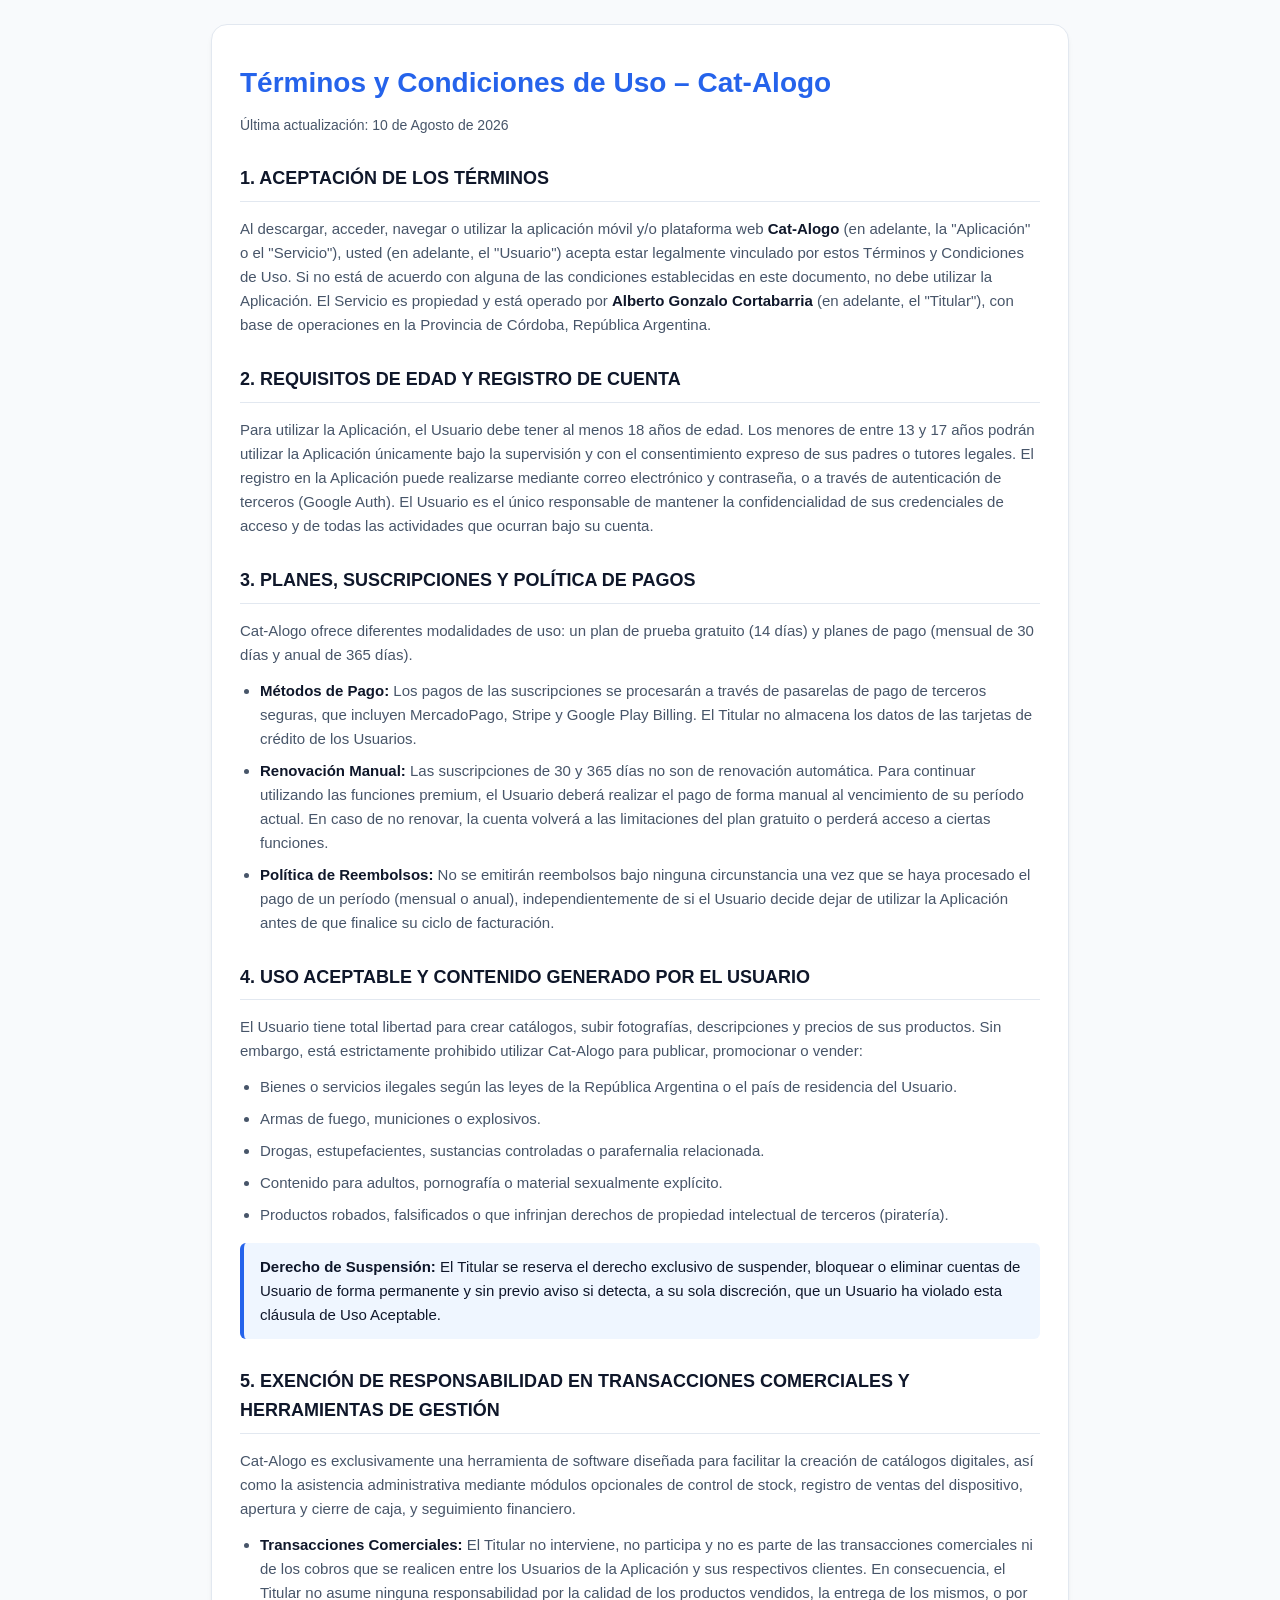
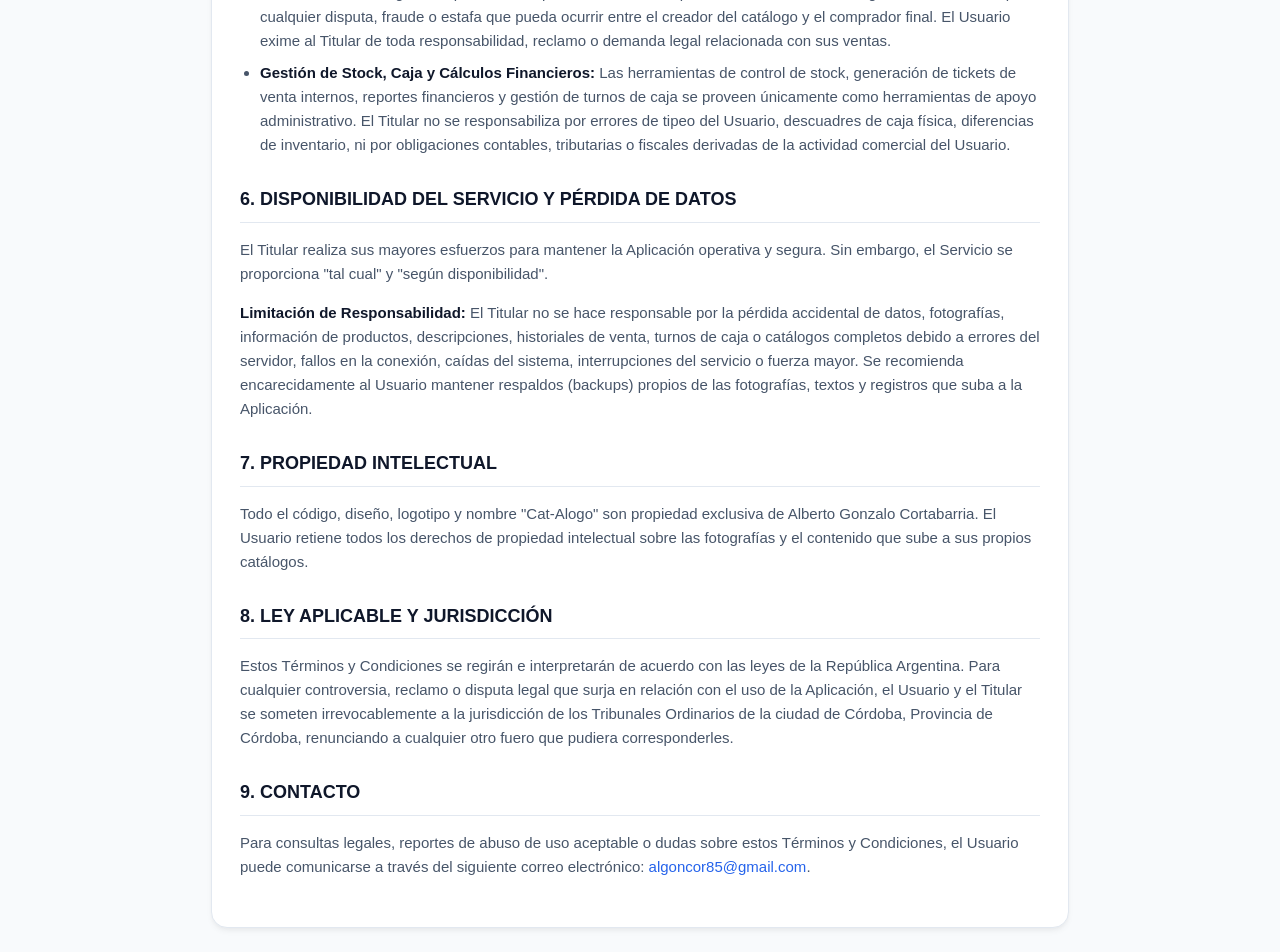
==== terminos.html @ 0aa03257 "Create terminos.html" ====
<!DOCTYPE html>
<html lang="es">
<head>
    <meta charset="UTF-8">
    <meta name="viewport" content="width=device-width, initial-scale=1.0">
    <title>Términos y Condiciones de Uso - Cat-Alogo</title>
    <style>
        :root {
            --bg-color: #f8fafc;
            --card-bg: #ffffff;
            --text-main: #0f172a;
            --text-muted: #475569;
            --primary-color: #2563eb;
            --border-color: #e2e8f0;
        }
        body {
            font-family: -apple-system, BlinkMacSystemFont, "Segoe UI", Roboto, Helvetica, Arial, sans-serif;
            background-color: var(--bg-color);
            color: var(--text-main);
            line-height: 1.6;
            margin: 0;
            padding: 24px 16px;
        }
        .container {
            max-width: 800px;
            margin: 0 auto;
            background-color: var(--card-bg);
            padding: 36px 28px;
            border-radius: 16px;
            box-shadow: 0 4px 6px -1px rgba(0, 0, 0, 0.05), 0 2px 4px -1px rgba(0, 0, 0, 0.03);
            border: 1px solid var(--border-color);
        }
        h1 {
            color: var(--primary-color);
            font-size: 28px;
            margin-top: 0;
            margin-bottom: 8px;
        }
        .last-update {
            color: var(--text-muted);
            font-size: 14px;
            margin-bottom: 24px;
            font-weight: 500;
        }
        h2 {
            font-size: 18px;
            color: var(--text-main);
            margin-top: 28px;
            margin-bottom: 12px;
            border-bottom: 1px solid var(--border-color);
            padding-bottom: 8px;
        }
        p, li {
            color: var(--text-muted);
            font-size: 15px;
            margin-bottom: 12px;
        }
        ul {
            padding-left: 20px;
            margin-top: 8px;
            margin-bottom: 16px;
        }
        li {
            margin-bottom: 8px;
        }
        strong {
            color: var(--text-main);
        }
        a {
            color: var(--primary-color);
            text-decoration: none;
        }
        a:hover {
            text-decoration: underline;
        }
        .important-note {
            background-color: #eff6ff;
            border-left: 4px solid var(--primary-color);
            padding: 12px 16px;
            border-radius: 6px;
            margin-top: 12px;
        }
        .important-note p {
            margin: 0;
            color: var(--text-main);
            font-weight: 500;
        }
        @media (max-width: 600px) {
            body {
                padding: 12px 8px;
            }
            .container {
                padding: 24px 18px;
            }
            h1 {
                font-size: 24px;
            }
        }
    </style>
</head>
<body>

<div class="container">
    <h1>Términos y Condiciones de Uso – Cat-Alogo</h1>
    <div class="last-update">Última actualización: 10 de Agosto de 2026</div>

    <h2>1. ACEPTACIÓN DE LOS TÉRMINOS</h2>
    <p>
        Al descargar, acceder, navegar o utilizar la aplicación móvil y/o plataforma web <strong>Cat-Alogo</strong> (en adelante, la "Aplicación" o el "Servicio"), usted (en adelante, el "Usuario") acepta estar legalmente vinculado por estos Términos y Condiciones de Uso. Si no está de acuerdo con alguna de las condiciones establecidas en este documento, no debe utilizar la Aplicación. El Servicio es propiedad y está operado por <strong>Alberto Gonzalo Cortabarria</strong> (en adelante, el "Titular"), con base de operaciones en la Provincia de Córdoba, República Argentina.
    </p>

    <h2>2. REQUISITOS DE EDAD Y REGISTRO DE CUENTA</h2>
    <p>
        Para utilizar la Aplicación, el Usuario debe tener al menos 18 años de edad. Los menores de entre 13 y 17 años podrán utilizar la Aplicación únicamente bajo la supervisión y con el consentimiento expreso de sus padres o tutores legales. El registro en la Aplicación puede realizarse mediante correo electrónico y contraseña, o a través de autenticación de terceros (Google Auth). El Usuario es el único responsable de mantener la confidencialidad de sus credenciales de acceso y de todas las actividades que ocurran bajo su cuenta.
    </p>

    <h2>3. PLANES, SUSCRIPCIONES Y POLÍTICA DE PAGOS</h2>
    <p>
        Cat-Alogo ofrece diferentes modalidades de uso: un plan de prueba gratuito (14 días) y planes de pago (mensual de 30 días y anual de 365 días).
    </p>
    <ul>
        <li><strong>Métodos de Pago:</strong> Los pagos de las suscripciones se procesarán a través de pasarelas de pago de terceros seguras, que incluyen MercadoPago, Stripe y Google Play Billing. El Titular no almacena los datos de las tarjetas de crédito de los Usuarios.</li>
        <li><strong>Renovación Manual:</strong> Las suscripciones de 30 y 365 días no son de renovación automática. Para continuar utilizando las funciones premium, el Usuario deberá realizar el pago de forma manual al vencimiento de su período actual. En caso de no renovar, la cuenta volverá a las limitaciones del plan gratuito o perderá acceso a ciertas funciones.</li>
        <li><strong>Política de Reembolsos:</strong> No se emitirán reembolsos bajo ninguna circunstancia una vez que se haya procesado el pago de un período (mensual o anual), independientemente de si el Usuario decide dejar de utilizar la Aplicación antes de que finalice su ciclo de facturación.</li>
    </ul>

    <h2>4. USO ACEPTABLE Y CONTENIDO GENERADO POR EL USUARIO</h2>
    <p>
        El Usuario tiene total libertad para crear catálogos, subir fotografías, descripciones y precios de sus productos. Sin embargo, está estrictamente prohibido utilizar Cat-Alogo para publicar, promocionar o vender:
    </p>
    <ul>
        <li>Bienes o servicios ilegales según las leyes de la República Argentina o el país de residencia del Usuario.</li>
        <li>Armas de fuego, municiones o explosivos.</li>
        <li>Drogas, estupefacientes, sustancias controladas o parafernalia relacionada.</li>
        <li>Contenido para adultos, pornografía o material sexualmente explícito.</li>
        <li>Productos robados, falsificados o que infrinjan derechos de propiedad intelectual de terceros (piratería).</li>
    </ul>
    <div class="important-note">
        <p><strong>Derecho de Suspensión:</strong> El Titular se reserva el derecho exclusivo de suspender, bloquear o eliminar cuentas de Usuario de forma permanente y sin previo aviso si detecta, a su sola discreción, que un Usuario ha violado esta cláusula de Uso Aceptable.</p>
    </div>

    <h2>5. EXENCIÓN DE RESPONSABILIDAD EN TRANSACCIONES COMERCIALES Y HERRAMIENTAS DE GESTIÓN</h2>
    <p>
        Cat-Alogo es exclusivamente una herramienta de software diseñada para facilitar la creación de catálogos digitales, así como la asistencia administrativa mediante módulos opcionales de control de stock, registro de ventas del dispositivo, apertura y cierre de caja, y seguimiento financiero.
    </p>
    <ul>
        <li><strong>Transacciones Comerciales:</strong> El Titular no interviene, no participa y no es parte de las transacciones comerciales ni de los cobros que se realicen entre los Usuarios de la Aplicación y sus respectivos clientes. En consecuencia, el Titular no asume ninguna responsabilidad por la calidad de los productos vendidos, la entrega de los mismos, o por cualquier disputa, fraude o estafa que pueda ocurrir entre el creador del catálogo y el comprador final. El Usuario exime al Titular de toda responsabilidad, reclamo o demanda legal relacionada con sus ventas.</li>
        <li><strong>Gestión de Stock, Caja y Cálculos Financieros:</strong> Las herramientas de control de stock, generación de tickets de venta internos, reportes financieros y gestión de turnos de caja se proveen únicamente como herramientas de apoyo administrativo. El Titular no se responsabiliza por errores de tipeo del Usuario, descuadres de caja física, diferencias de inventario, ni por obligaciones contables, tributarias o fiscales derivadas de la actividad comercial del Usuario.</li>
    </ul>

    <h2>6. DISPONIBILIDAD DEL SERVICIO Y PÉRDIDA DE DATOS</h2>
    <p>
        El Titular realiza sus mayores esfuerzos para mantener la Aplicación operativa y segura. Sin embargo, el Servicio se proporciona "tal cual" y "según disponibilidad".
    </p>
    <p>
        <strong>Limitación de Responsabilidad:</strong> El Titular no se hace responsable por la pérdida accidental de datos, fotografías, información de productos, descripciones, historiales de venta, turnos de caja o catálogos completos debido a errores del servidor, fallos en la conexión, caídas del sistema, interrupciones del servicio o fuerza mayor. Se recomienda encarecidamente al Usuario mantener respaldos (backups) propios de las fotografías, textos y registros que suba a la Aplicación.
    </p>

    <h2>7. PROPIEDAD INTELECTUAL</h2>
    <p>
        Todo el código, diseño, logotipo y nombre "Cat-Alogo" son propiedad exclusiva de Alberto Gonzalo Cortabarria. El Usuario retiene todos los derechos de propiedad intelectual sobre las fotografías y el contenido que sube a sus propios catálogos.
    </p>

    <h2>8. LEY APLICABLE Y JURISDICCIÓN</h2>
    <p>
        Estos Términos y Condiciones se regirán e interpretarán de acuerdo con las leyes de la República Argentina. Para cualquier controversia, reclamo o disputa legal que surja en relación con el uso de la Aplicación, el Usuario y el Titular se someten irrevocablemente a la jurisdicción de los Tribunales Ordinarios de la ciudad de Córdoba, Provincia de Córdoba, renunciando a cualquier otro fuero que pudiera corresponderles.
    </p>

    <h2>9. CONTACTO</h2>
    <p>
        Para consultas legales, reportes de abuso de uso aceptable o dudas sobre estos Términos y Condiciones, el Usuario puede comunicarse a través del siguiente correo electrónico: <a href="mailto:algoncor85@gmail.com">algoncor85@gmail.com</a>.
    </p>
</div>

</body>
</html>
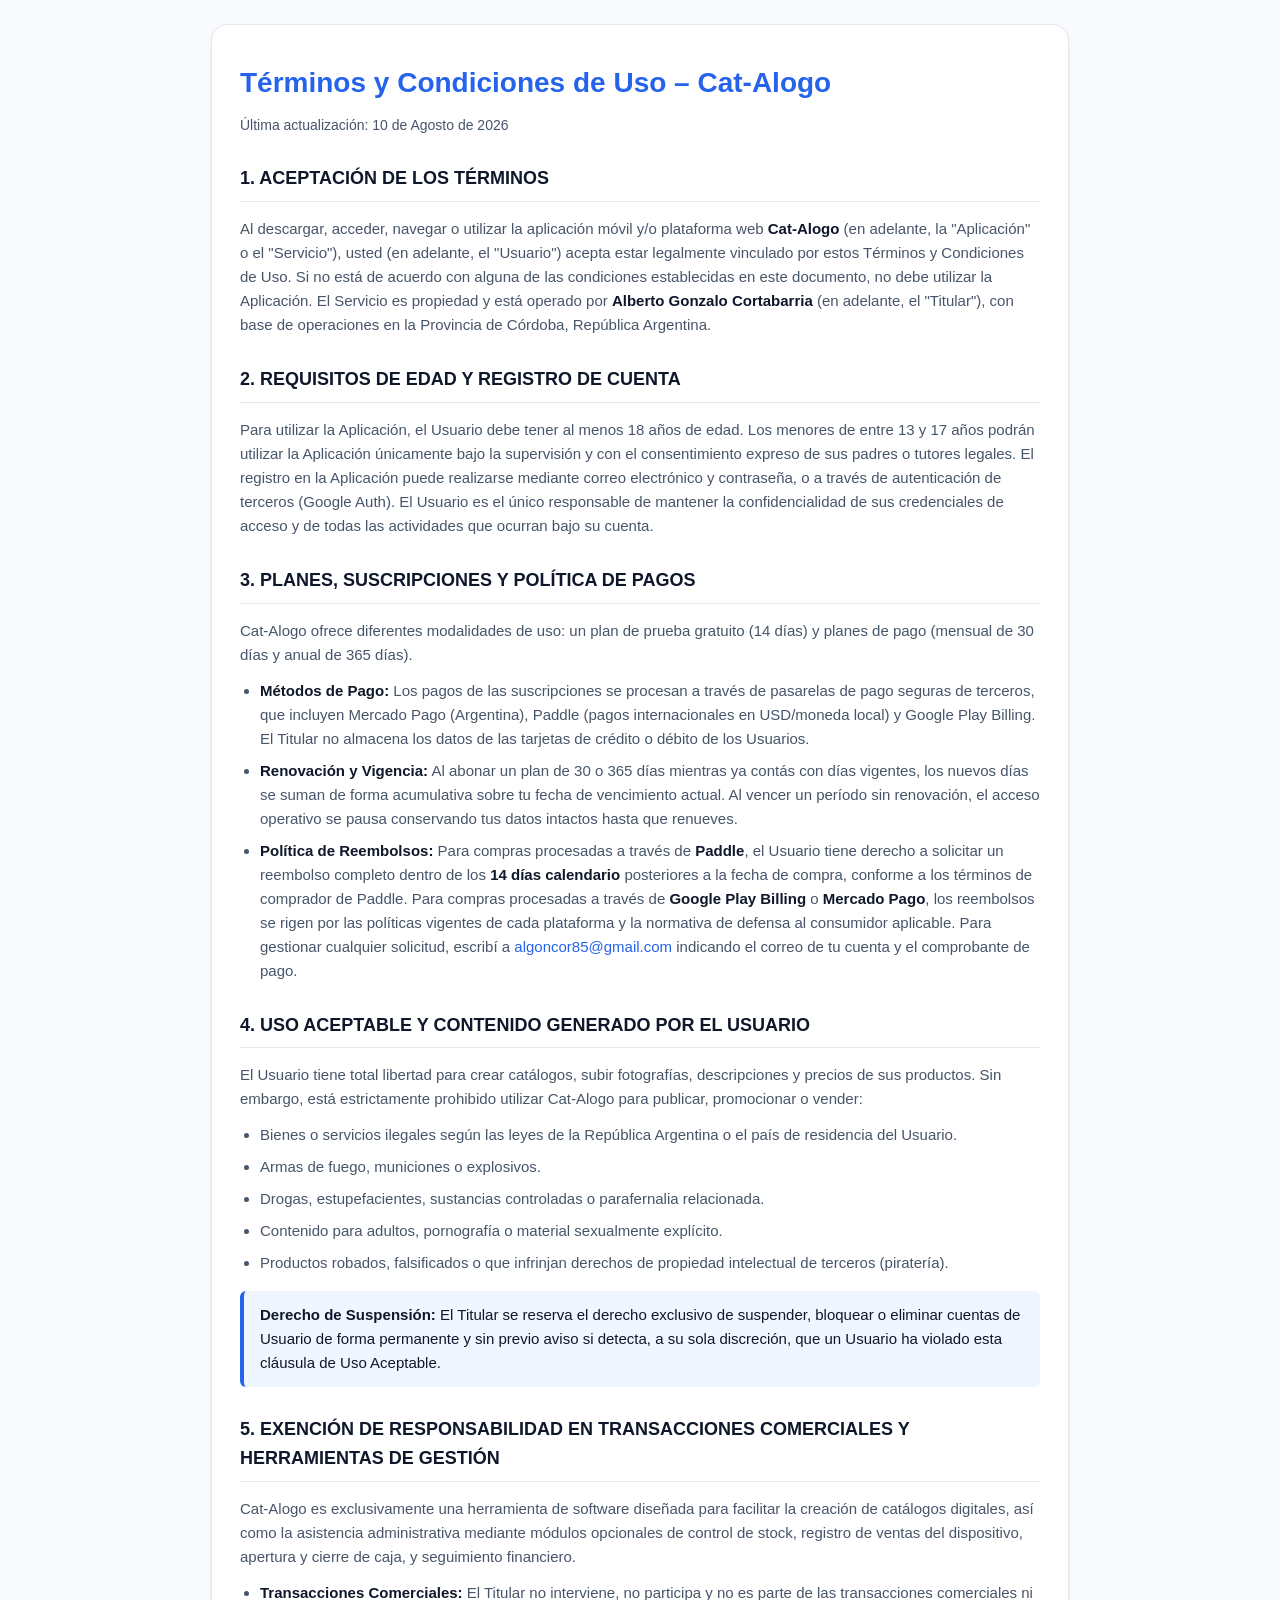
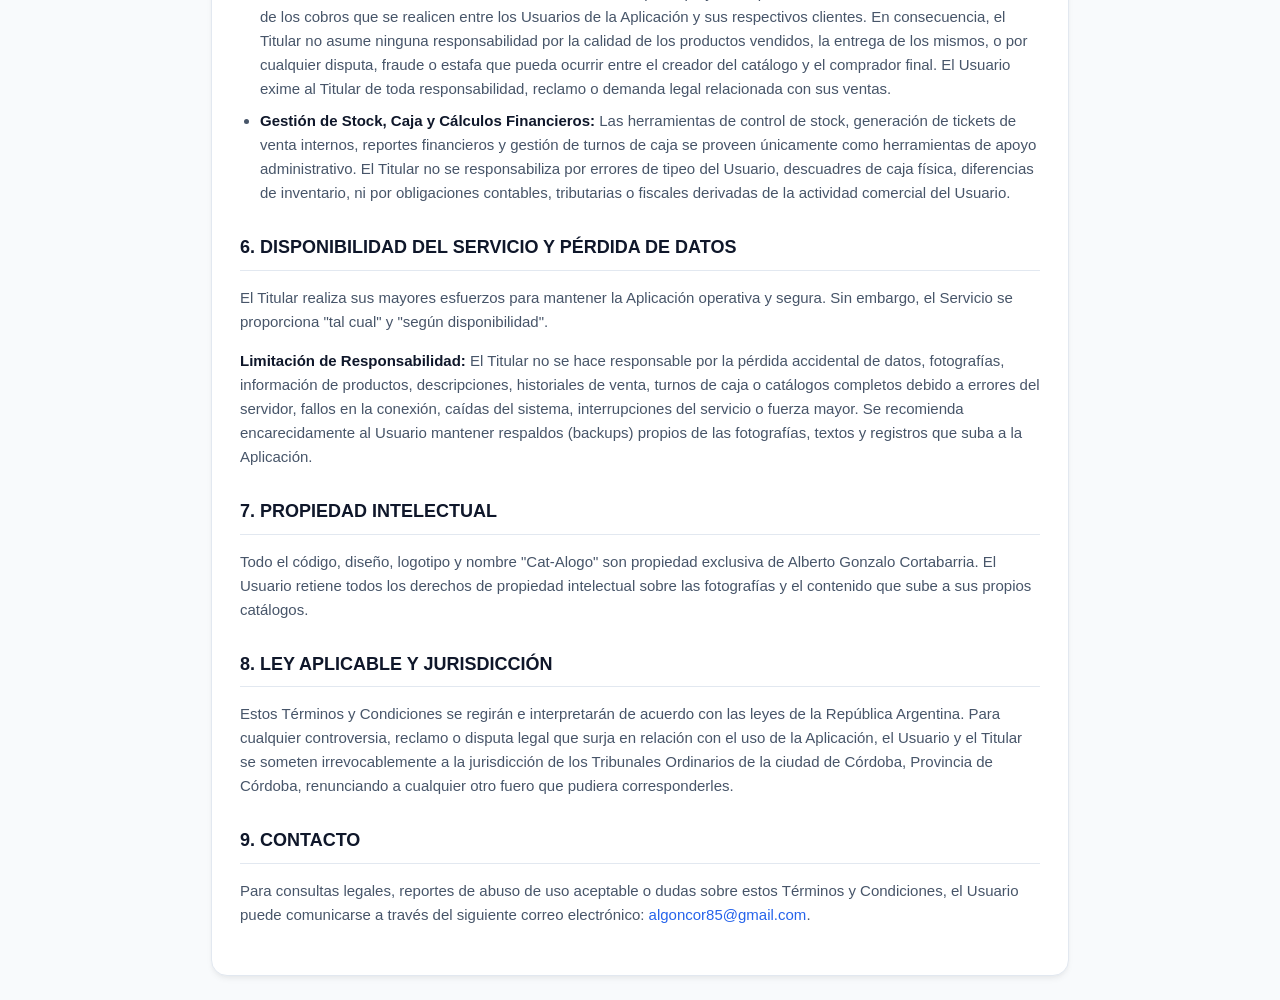
==== commit 9f9d5102: "Update payment methods and refund policy in terminos.html" ====
--- a/terminos.html
+++ b/terminos.html
@@ -119,9 +119,9 @@
         Cat-Alogo ofrece diferentes modalidades de uso: un plan de prueba gratuito (14 días) y planes de pago (mensual de 30 días y anual de 365 días).
     </p>
     <ul>
-        <li><strong>Métodos de Pago:</strong> Los pagos de las suscripciones se procesarán a través de pasarelas de pago de terceros seguras, que incluyen MercadoPago, Stripe y Google Play Billing. El Titular no almacena los datos de las tarjetas de crédito de los Usuarios.</li>
-        <li><strong>Renovación Manual:</strong> Las suscripciones de 30 y 365 días no son de renovación automática. Para continuar utilizando las funciones premium, el Usuario deberá realizar el pago de forma manual al vencimiento de su período actual. En caso de no renovar, la cuenta volverá a las limitaciones del plan gratuito o perderá acceso a ciertas funciones.</li>
-        <li><strong>Política de Reembolsos:</strong> No se emitirán reembolsos bajo ninguna circunstancia una vez que se haya procesado el pago de un período (mensual o anual), independientemente de si el Usuario decide dejar de utilizar la Aplicación antes de que finalice su ciclo de facturación.</li>
+        <li><strong>Métodos de Pago:</strong> Los pagos de las suscripciones se procesan a través de pasarelas de pago seguras de terceros, que incluyen Mercado Pago (Argentina), Paddle (pagos internacionales en USD/moneda local) y Google Play Billing. El Titular no almacena los datos de las tarjetas de crédito o débito de los Usuarios.</li>
+        <li><strong>Renovación y Vigencia:</strong> Al abonar un plan de 30 o 365 días mientras ya contás con días vigentes, los nuevos días se suman de forma acumulativa sobre tu fecha de vencimiento actual. Al vencer un período sin renovación, el acceso operativo se pausa conservando tus datos intactos hasta que renueves.</li>
+        <li id="reembolsos"><strong>Política de Reembolsos:</strong> Para compras procesadas a través de <strong>Paddle</strong>, el Usuario tiene derecho a solicitar un reembolso completo dentro de los <strong>14 días calendario</strong> posteriores a la fecha de compra, conforme a los términos de comprador de Paddle. Para compras procesadas a través de <strong>Google Play Billing</strong> o <strong>Mercado Pago</strong>, los reembolsos se rigen por las políticas vigentes de cada plataforma y la normativa de defensa al consumidor aplicable. Para gestionar cualquier solicitud, escribí a <a href="mailto:algoncor85@gmail.com">algoncor85@gmail.com</a> indicando el correo de tu cuenta y el comprobante de pago.</li>
     </ul>
 
     <h2>4. USO ACEPTABLE Y CONTENIDO GENERADO POR EL USUARIO</h2>
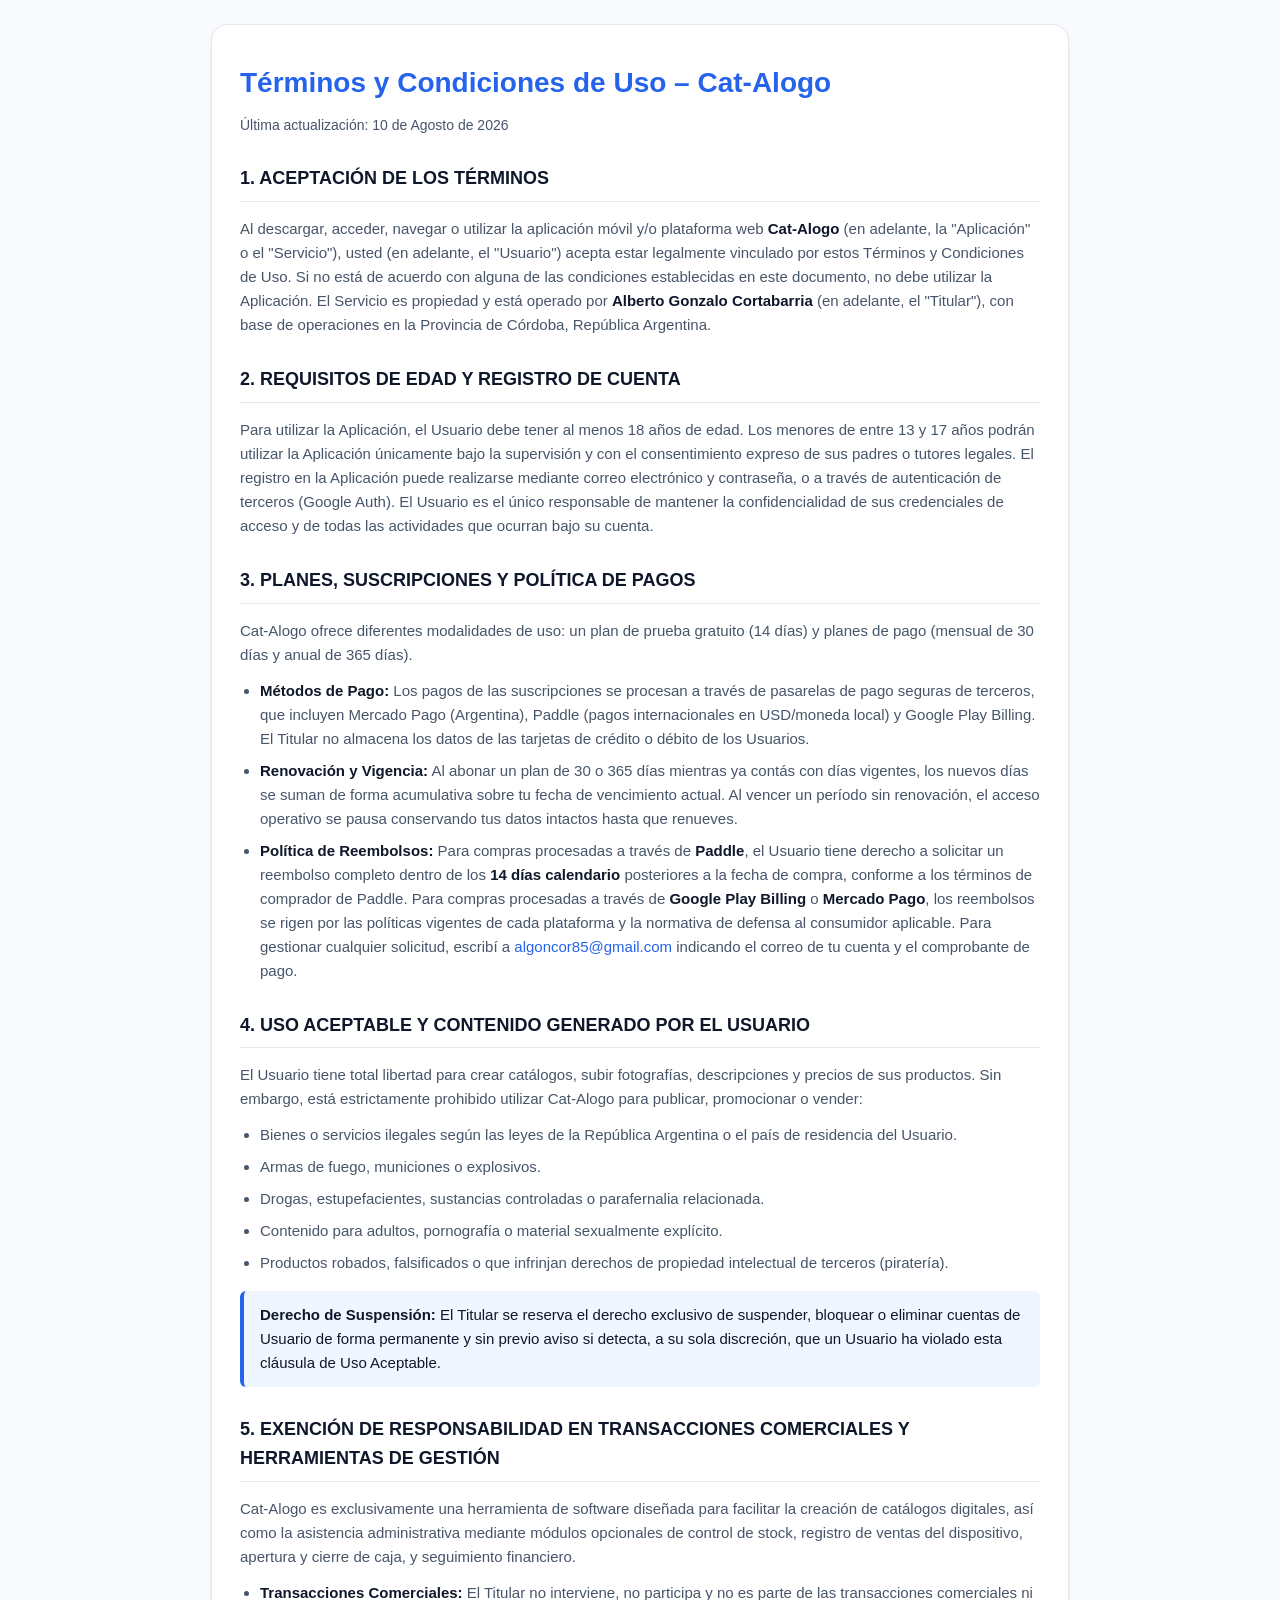
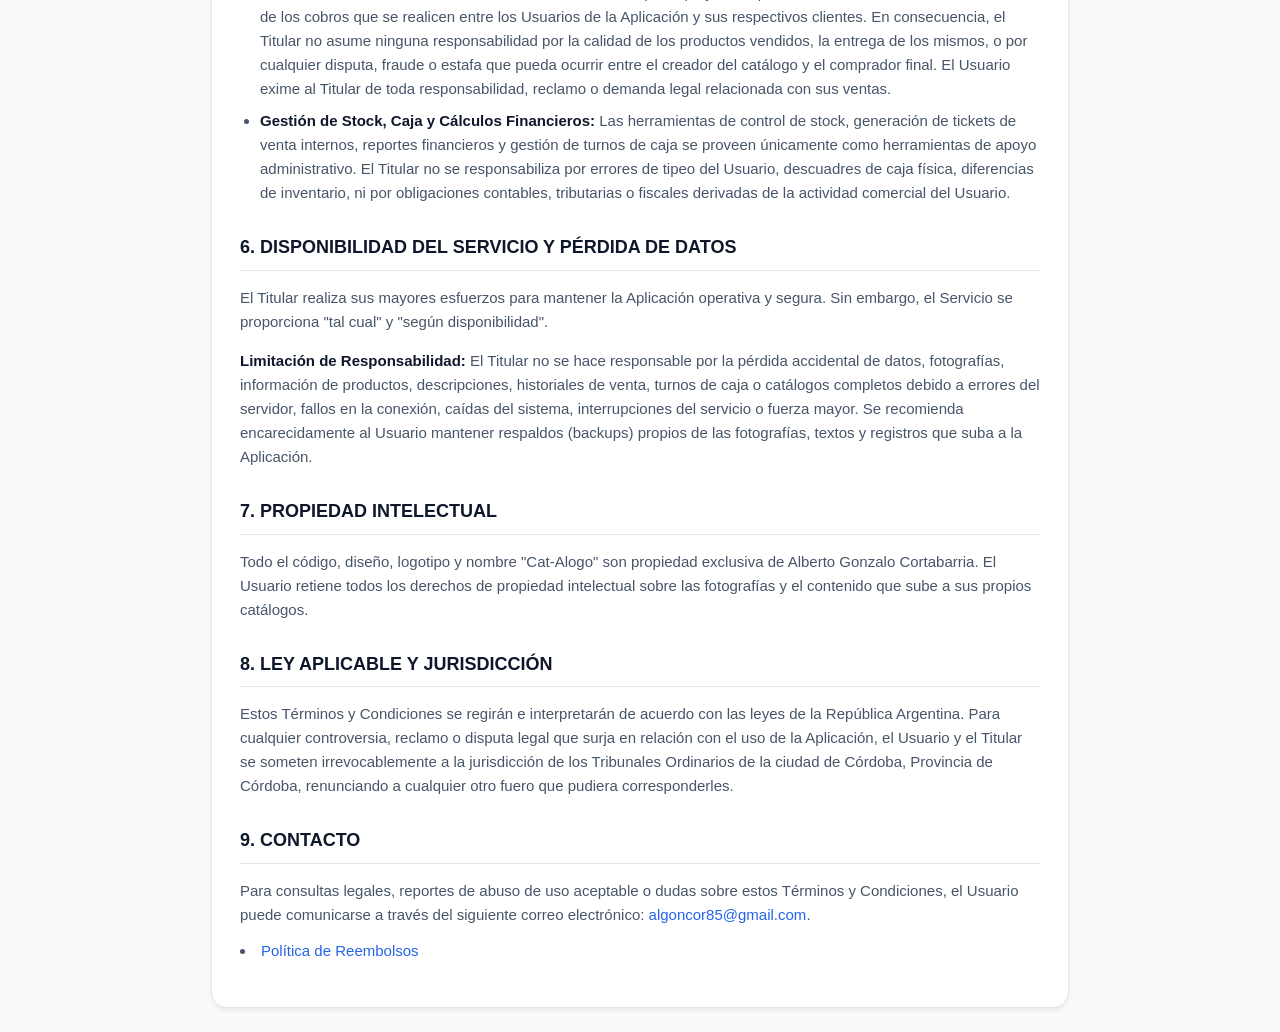
==== commit a56ed655: "Add refund policy link to terminos.html" ====
--- a/terminos.html
+++ b/terminos.html
@@ -170,6 +170,9 @@
     <p>
         Para consultas legales, reportes de abuso de uso aceptable o dudas sobre estos Términos y Condiciones, el Usuario puede comunicarse a través del siguiente correo electrónico: <a href="mailto:algoncor85@gmail.com">algoncor85@gmail.com</a>.
     </p>
+
+    <li><a href="[https://pipocor17.github.io/cat-alogo-legal-/terminos.html#reembolsos](https://pipocor17.github.io/cat-alogo-legal-/terminos.html#reembolsos)" target="_blank" rel="noopener">Política de Reembolsos</a></li>
+    
 </div>
 
 </body>
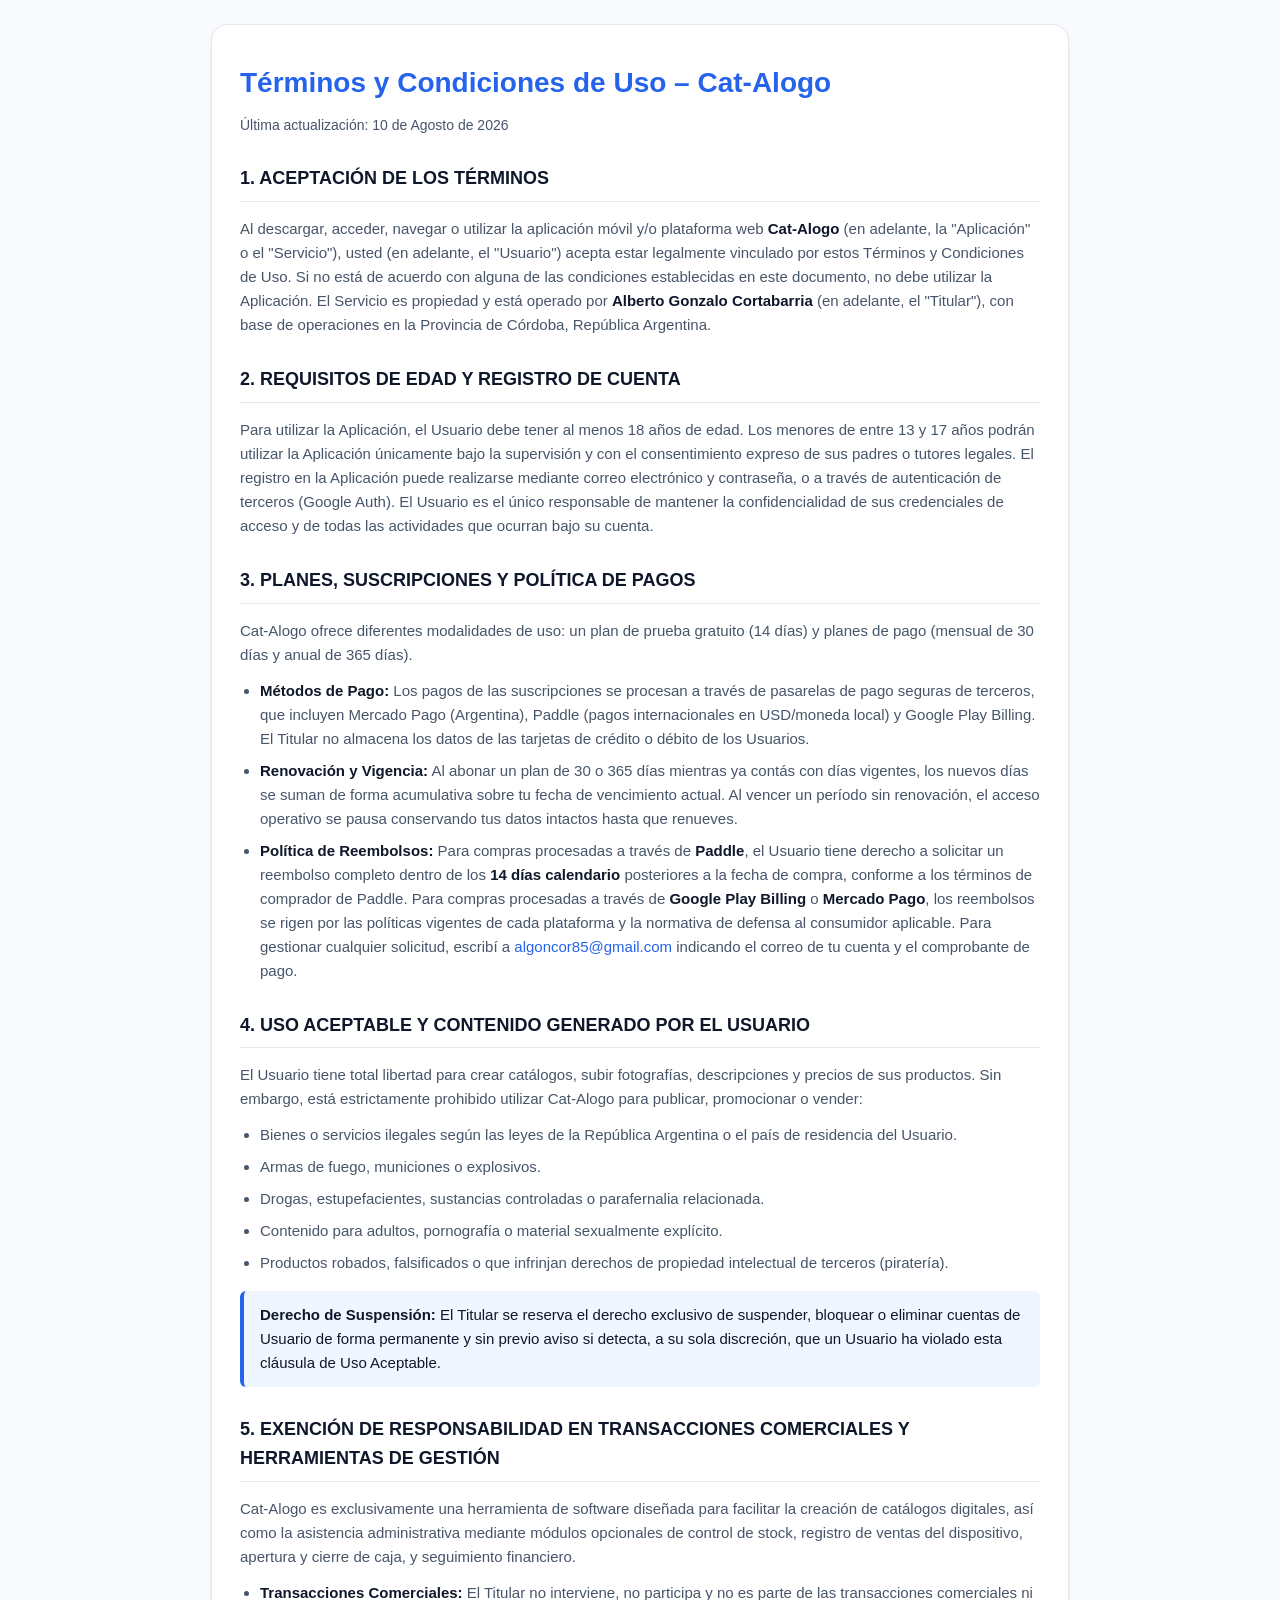
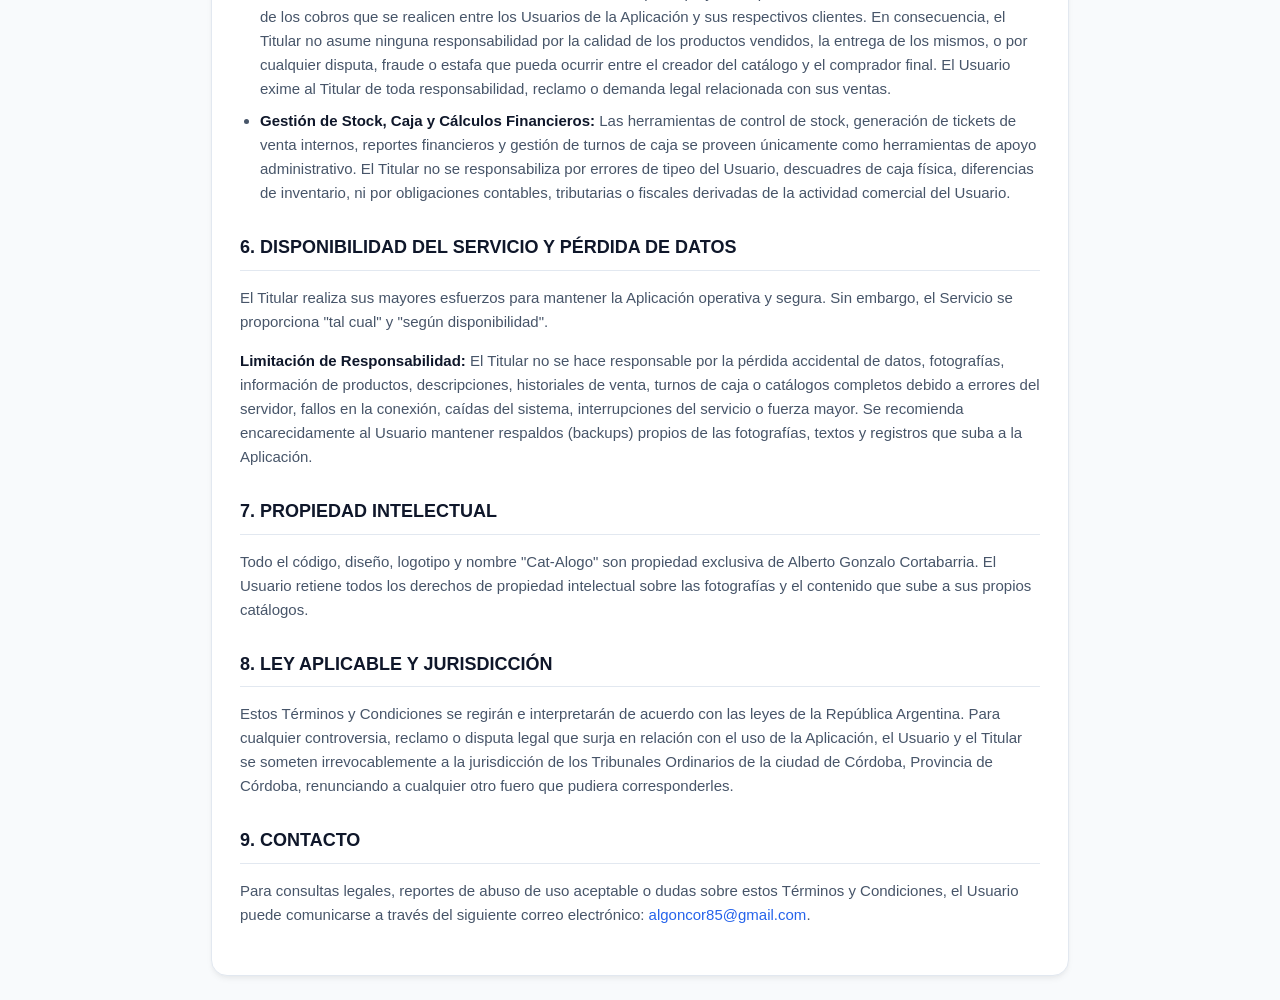
==== commit 85bfbe6c: "Remove reembolso policy link from terminos.html Removed the link to the 'Política de Reembolsos' in " ====
--- a/terminos.html
+++ b/terminos.html
@@ -171,8 +171,6 @@
         Para consultas legales, reportes de abuso de uso aceptable o dudas sobre estos Términos y Condiciones, el Usuario puede comunicarse a través del siguiente correo electrónico: <a href="mailto:algoncor85@gmail.com">algoncor85@gmail.com</a>.
     </p>
 
-    <li><a href="[https://pipocor17.github.io/cat-alogo-legal-/terminos.html#reembolsos](https://pipocor17.github.io/cat-alogo-legal-/terminos.html#reembolsos)" target="_blank" rel="noopener">Política de Reembolsos</a></li>
-    
 </div>
 
 </body>
